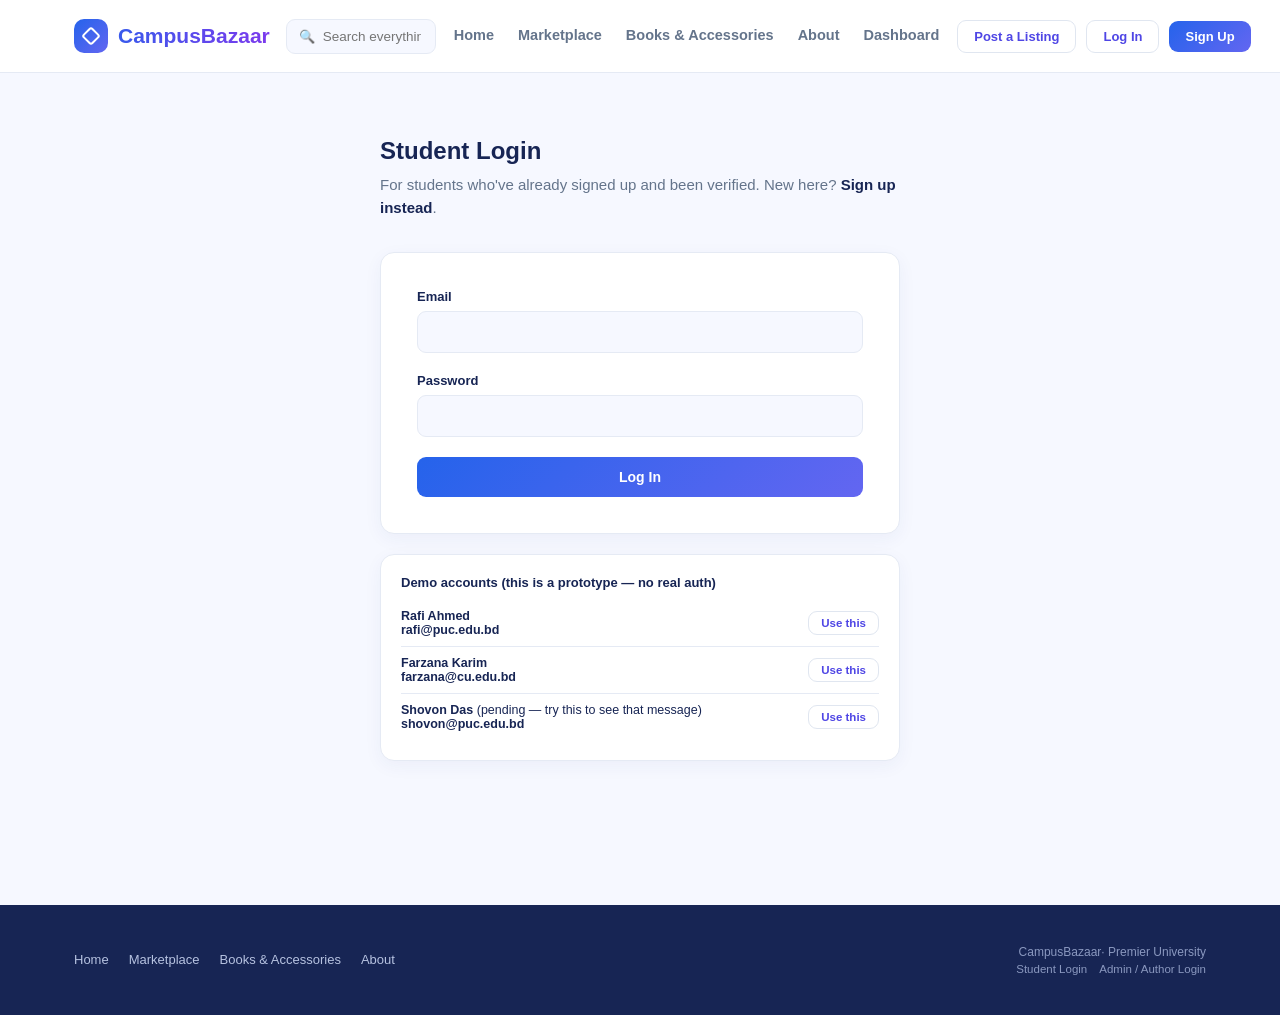
==== student-login.html @ 133d4c68 "Add Maisha's Work" ====
<!DOCTYPE html>
<html lang="en">
<head>
<meta charset="UTF-8">
<meta name="viewport" content="width=device-width, initial-scale=1.0">
<title>Student Login — CampusBazaar</title>
<link rel="stylesheet" href="common.css">
<link rel="stylesheet" href="student-login.css">
</head>
<body>

<header class="site"><div id="site-header"></div></header>

<main class="wrap">
  <div class="section-pad narrow-col">
    <div class="section-head">
      <h2>Student Login</h2>
      <p>For students who've already signed up and been verified. New here? <a href="signup.html" style="color:var(--navy);font-weight:600;">Sign up instead</a>.</p>
    </div>
    <form class="form-card" id="loginForm" novalidate>
      <div class="field" id="f-email">
        <label>Email</label>
        <input type="email" id="loginEmail">
        <div class="field-error">Enter the email you signed up with.</div>
      </div>
      <div class="field" id="f-password">
        <label>Password</label>
        <input type="password" id="loginPassword">
        <div class="field-error">Incorrect password.</div>
      </div>
      <button type="submit" class="btn btn-primary btn-block">Log In</button>
      <div class="toast error" id="notFoundError">No account matches that email and password.</div>
      <div class="toast warn" id="pendingError">Your signup is still pending review by your university's admin. Check back once it's approved.</div>
      <div class="toast error" id="rejectedError">Your signup was rejected. Contact your university's admin, or sign up again with correct info.</div>
    </form>
    <div class="card-white demo-box">
      <div style="font-weight:700;font-size:13px;margin-bottom:10px;">Demo accounts (this is a prototype — no real auth)</div>
      <div id="demoAccountList"></div>
    </div>
  </div>
</main>
<footer class="site"><div id="site-footer"></div></footer>
<script>window.CB_ACTIVE_PAGE = '';</script>
<script src="data.js"></script>
<script src="store.js"></script>
<script src="shared.js"></script>
<script src="nav.js"></script>
<script src="student-login.js"></script>
</body>
</html>
---- common.css ----
/*CampusBazaar — common.css*/

:root {
  /* brand colours */
  --blue: #2563EB;
  --indigo: #4F46E5;
  --purple: #7C3AED;
  --navy: #172554;
  --bg: #F6F8FF;
  --white: #FFFFFF;
  --text: #172554;
  --text-2: #64748B;
  --border: #E5EAF4;
  --border-btn: #E0E6F0;
  --success: #10B981;
  --warning: #F59E0B;
  --danger: #EF4444;

  /* gradients */
  --grad-btn: linear-gradient(135deg, #2563EB, #6366F1);
  --grad-heading: linear-gradient(90deg, #2563EB, #7C3AED);

  /* shape */
  --radius-sm: 9px;
  --radius-md: 14px;
  --shadow-card: 0 5px 18px rgba(40, 65, 130, .05);
  --shadow-hover: 0 10px 28px rgba(40, 65, 130, .12);

  --font: Arial, sans-serif;
}
* {
  box-sizing: border-box;
}
html {
  scroll-behavior: smooth;
}
body {
  margin: 0;
  font-family: var(--font);
  background: var(--bg);
  color: var(--text);
  -webkit-font-smoothing: antialiased;
}
img,
svg {
  display: block;
  max-width: 100%;
}
a {
  color: inherit;
  text-decoration: none;
}
button {
  font-family: inherit;
  cursor: pointer;
}
input,
select,
textarea {
  font-family: inherit;
}
h1,
h2,
h3,
h4 {
  font-family: var(--font);
  margin: 0;
  color: var(--navy);
}
p {
  margin: 0;
  line-height: 1.55;
}
.mono {
  font-family: var(--font);
  font-weight: 700;
}
/* gradient text */
.grad-text,
.hero h1 em {
  background: var(--grad-heading);
  -webkit-background-clip: text;
  background-clip: text;
  -webkit-text-fill-color: transparent;
  color: transparent;
  font-style: normal;
}
/*layout helpers*/
.wrap {
  max-width: 1180px;
  margin: 0 auto;
  padding: 0 24px;
}
.eyebrow {
  font-size: 12px;
  letter-spacing: 1.5px;
  text-transform: uppercase;
  color: var(--indigo);
  font-weight: 700;
}
.section-pad {
  padding: 64px 0;
}
.section-head {
  margin-bottom: 32px;
}
.section-head p {
  color: var(--text-2);
  margin-top: 8px;
  font-size: 15px;
}
.grid {
  display: grid;
  gap: 20px;
}
.grid-3 {
  grid-template-columns: repeat(3, 1fr);
}
.grid-4 {
  grid-template-columns: repeat(4, 1fr);
}
@media(max-width:900px) {
  .grid-3 {
    grid-template-columns: repeat(2, 1fr);
  }
  .grid-4 {
    grid-template-columns: repeat(2, 1fr);
  }
}
@media(max-width:600px) {
  .grid-3,
  .grid-4 {
    grid-template-columns: 1fr;
  }
}
/*buttons (two styles only)*/
.btn {
  display: inline-flex;
  align-items: center;
  justify-content: center;
  gap: 8px;
  padding: 12px 22px;
  border-radius: 9px;
  font-weight: 700;
  font-size: 14px;
  border: 1px solid transparent;
  transition: transform .15s ease, box-shadow .15s ease, filter .15s ease, background .15s ease;
  white-space: nowrap;
}
.btn:active {
  transform: scale(0.97);
}
/* primary */
.btn-primary {
  background: var(--grad-btn);
  color: #fff;
  border: none;
}
.btn-primary:hover {
  filter: brightness(1.08);
  box-shadow: 0 6px 16px rgba(37, 99, 235, .28);
}
/* white with border*/
.btn-outline,
.btn-ghost {
  background: #fff;
  color: var(--indigo);
  border: 1px solid var(--border-btn);
}
.btn-outline:hover,
.btn-ghost:hover {
  border-color: var(--indigo);
  background: var(--bg);
}
.btn-sm {
  padding: 8px 16px;
  font-size: 13px;
}
.btn-block {
  width: 100%;
}
/* destructive action */
.btn-danger-outline {
  background: #fff;
  color: var(--danger);
  border: 1px solid var(--border-btn);
}
.btn-danger-outline:hover {
  border-color: var(--danger);
  background: #FEF2F2;
}
.btn:disabled {
  opacity: 0.5;
  cursor: not-allowed;
}
.btn:disabled:hover {
  filter: none;
  box-shadow: none;
}
/*top nav*/
header.site {
  position: sticky;
  top: 0;
  z-index: 100;
  background: rgba(255, 255, 255, 0.92);
  backdrop-filter: blur(8px);
  border-bottom: 1px solid var(--border);
}
.nav-inner {
  display: flex;
  align-items: center;
  justify-content: space-between;
  height: 72px;
  gap: 16px;
}
.logo {
  display: flex;
  align-items: center;
  gap: 10px;
  font-weight: 700;
  font-size: 21px;
  flex-shrink: 0;
  background: var(--grad-heading);
  -webkit-background-clip: text;
  background-clip: text;
  -webkit-text-fill-color: transparent;
  color: transparent;
}
.logo-mark {
  width: 34px;
  height: 34px;
  border-radius: 10px;
  background: var(--grad-btn);
  position: relative;
  flex-shrink: 0;
}
.logo-mark::after {
  content: "";
  position: absolute;
  inset: 10px;
  border: 2px solid #fff;
  border-radius: 3px;
  transform: rotate(45deg);
}
.nav-links {
  display: flex;
  gap: 20px;
  align-items: center;
}
.nav-links a:not(.btn) {
  font-size: 14.5px;
  font-weight: 700;
  color: var(--text-2);
  padding: 6px 2px;
  border-bottom: 2px solid transparent;
  transition: border-color .15s ease, color .15s ease;
}
.nav-links a:not(.btn):hover,
.nav-links a.active {
  color: var(--indigo);
  border-color: var(--indigo);
}
.nav-links a {
  white-space: nowrap;
}
/* buttons live in .nav-actions on desktop and inside the dropdown menu on mobile */
.nav-links .btn {
  display: none;
}
.nav-actions {
  display: flex;
  align-items: center;
  gap: 10px;
  flex-shrink: 0;
}
.hamburger {
  display: none;
  flex-direction: column;
  gap: 5px;
  width: 28px;
  background: none;
  border: none;
  padding: 4px;
}
.hamburger span {
  display: block;
  height: 2px;
  background: var(--navy);
  border-radius: 2px;
}
/* global search box in the nav */
.nav-search {
  position: relative;
  flex: 1;
  min-width: 150px;
  max-width: 260px;
}
.nav-search form {
  display: block;
  width: 100%;
  margin: 0;
}
.nav-search input {
  width: 100%;
  padding: 9px 14px 9px 36px;
  border-radius: 9px;
  border: 1px solid var(--border);
  background: var(--bg);
  font-size: 13.5px;
  color: var(--text);
}
.nav-search input:focus {
  outline: none;
  border-color: var(--blue);
  background: var(--white);
}
.nav-search .icon {
  position: absolute;
  left: 13px;
  top: 50%;
  transform: translateY(-50%);
  color: var(--text-2);
  font-size: 13px;
  background: none;
  border: none;
  padding: 0;
  margin: 0;
  cursor: pointer;
  line-height: 1;
  z-index: 1;
}
@media(max-width:960px) {
  .nav-search {
    display: none;
  }
  .nav-links {
    position: fixed;
    top: 72px;
    left: 0;
    right: 0;
    background: var(--white);
    flex-direction: column;
    align-items: flex-start;
    padding: 20px 24px;
    gap: 16px;
    border-bottom: 1px solid var(--border);
    transform: translateY(-130%);
    opacity: 0;
    transition: transform .25s ease, opacity .25s ease;
    pointer-events: none;
    z-index: 99;
  }
  .nav-links.open {
    transform: translateY(0);
    opacity: 1;
    pointer-events: auto;
  }
  .hamburger {
    display: flex;
  }
  .nav-links .btn {
    display: inline-flex;
  }
  .nav-actions .btn {
    display: none;
  }
}
/* cards */
.listing-card,
.form-card,
.card-white,
.dash-row,
.verify-row,
.admin-list-row,
.review-card,
.seller-box,
.team-card,
.chat-box {
  background: var(--white);
  border: 1px solid var(--border);
  border-radius: 14px;
  box-shadow: var(--shadow-card);
}
.listing-card {
  overflow: hidden;
  position: relative;
  cursor: pointer;
  transition: transform .18s ease, box-shadow .18s ease;
  display: flex;
  flex-direction: column;
}
.listing-card:hover {
  transform: translateY(-4px);
  box-shadow: var(--shadow-hover);
}
.listing-thumb {
  height: 150px;
  display: flex;
  align-items: center;
  justify-content: center;
  font-size: 52px;
  background: linear-gradient(135deg, #EEF2FF, #F5F3FF);
}
.listing-body {
  padding: 16px 18px 18px;
  flex: 1;
  display: flex;
  flex-direction: column;
  gap: 8px;
}
.listing-tags {
  display: flex;
  gap: 6px;
  flex-wrap: wrap;
}
.tag {
  font-size: 10.5px;
  font-weight: 700;
  letter-spacing: 0.5px;
  text-transform: uppercase;
  padding: 4px 9px;
  border-radius: 999px;
  background: #EEF2FF;
  color: var(--indigo);
}
.tag.exchange {
  background: rgba(245, 158, 11, 0.15);
  color: #B45309;
}
.tag.sold {
  background: rgba(239, 68, 68, 0.12);
  color: var(--danger);
}
.listing-title {
  font-size: 16px;
  font-weight: 700;
  color: var(--text);
}
.listing-meta {
  font-size: 12.5px;
  color: var(--text-2);
}
.listing-price {
  font-weight: 700;
  color: var(--indigo);
  font-size: 16px;
  margin-top: auto;
  padding-top: 6px;
}
.listing-seller-row {
  display: flex;
  align-items: center;
  gap: 6px;
  font-size: 12px;
  color: var(--text-2);
}
/* verified stamp — reused for students AND admins */
.stamp {
  display: inline-flex;
  align-items: center;
  justify-content: center;
  gap: 5px;
  padding: 5px 12px 5px 6px;
  border: 1px solid var(--success);
  border-radius: 999px;
  color: #047857;
  font-size: 10px;
  font-weight: 700;
  letter-spacing: 1px;
  background: rgba(16, 185, 129, 0.08);
  flex-shrink: 0;
}
.stamp.pending {
  border-color: var(--warning);
  color: #B45309;
  background: rgba(245, 158, 11, 0.08);
}
.stamp.rejected {
  border-color: var(--danger);
  color: var(--danger);
  background: rgba(239, 68, 68, 0.06);
}
.stamp-icon {
  width: 16px;
  height: 16px;
  border-radius: 50%;
  background: var(--success);
  color: var(--white);
  display: flex;
  align-items: center;
  justify-content: center;
  font-size: 10px;
  flex-shrink: 0;
}
.stamp.pending .stamp-icon {
  background: var(--warning);
}
.stamp.rejected .stamp-icon {
  background: var(--danger);
}
.stamp.lg {
  padding: 10px 18px 10px 10px;
  font-size: 12px;
}
.stamp.lg .stamp-icon {
  width: 24px;
  height: 24px;
  font-size: 13px;
}
/*filter pills / search*/
.filter-bar {
  display: flex;
  gap: 10px;
  flex-wrap: wrap;
  align-items: center;
  margin-bottom: 28px;
}
.pill {
  padding: 9px 18px;
  border-radius: 9px;
  border: 1px solid var(--border-btn);
  background: var(--white);
  font-size: 13.5px;
  font-weight: 700;
  color: var(--indigo);
  transition: all .15s ease;
}
.pill:hover {
  border-color: var(--indigo);
}
.pill.active {
  background: var(--grad-btn);
  border-color: transparent;
  color: var(--white);
}
.search-input-wrap {
  position: relative;
  flex: 1;
  min-width: 200px;
}
.search-input {
  width: 100%;
  padding: 11px 16px 11px 40px;
  border-radius: 9px;
  border: 1px solid var(--border);
  background: var(--white);
  font-size: 14px;
  color: var(--text);
}
.search-input:focus {
  outline: none;
  border-color: var(--blue);
}
.search-icon {
  position: absolute;
  left: 16px;
  top: 50%;
  transform: translateY(-50%);
  color: var(--text-2);
  font-size: 14px;
}
/* forms */
.form-card {
  padding: 36px;
}
.field {
  margin-bottom: 20px;
}
.field label {
  display: block;
  font-size: 13px;
  font-weight: 700;
  color: var(--text);
  margin-bottom: 7px;
}
.field .hint {
  font-size: 11.5px;
  color: var(--text-2);
  margin-top: 5px;
}
.field input[type=text],
.field input[type=email],
.field input[type=tel],
.field input[type=number],
.field input[type=password],
.field select,
.field textarea {
  width: 100%;
  padding: 12px 14px;
  border-radius: var(--radius-sm);
  border: 1px solid var(--border);
  background: var(--bg);
  font-size: 14px;
  color: var(--text);
  transition: border-color .15s ease;
}
.field input:focus,
.field select:focus,
.field textarea:focus {
  outline: none;
  border-color: var(--blue);
  background: var(--white);
}
.field textarea {
  resize: vertical;
  min-height: 96px;
}
.field-row {
  display: grid;
  grid-template-columns: 1fr 1fr;
  gap: 16px;
}
@media(max-width:600px) {
  .field-row {
    grid-template-columns: 1fr;
  }
}
.field-error {
  color: var(--danger);
  font-size: 11.5px;
  margin-top: 5px;
  display: none;
}
.field.invalid input,
.field.invalid select,
.field.invalid textarea {
  border-color: var(--danger);
}
.field.invalid .field-error {
  display: block;
}
.mode-toggle {
  display: flex;
  gap: 10px;
}
.mode-option {
  flex: 1;
  padding: 14px;
  border: 1px solid var(--border-btn);
  border-radius: var(--radius-sm);
  text-align: center;
  cursor: pointer;
  font-weight: 700;
  font-size: 13.5px;
  color: var(--indigo);
  background: var(--white);
  transition: all .15s ease;
}
.mode-option.selected {
  border-color: transparent;
  background: var(--grad-btn);
  color: var(--white);
}
.file-drop {
  border: 2px dashed var(--border-btn);
  border-radius: var(--radius-sm);
  padding: 26px;
  text-align: center;
  background: var(--bg);
  cursor: pointer;
  position: relative;
}
.file-drop input {
  position: absolute;
  inset: 0;
  opacity: 0;
  cursor: pointer;
}
.file-drop-icon {
  font-size: 26px;
  margin-bottom: 8px;
}
.file-preview {
  margin-top: 14px;
  display: none;
  align-items: center;
  gap: 12px;
  background: var(--white);
  border: 1px solid var(--border);
  border-radius: var(--radius-sm);
  padding: 10px 14px;
}
.file-preview img {
  width: 44px;
  height: 44px;
  object-fit: cover;
  border-radius: 6px;
}
.checkbox-row {
  display: flex;
  align-items: flex-start;
  gap: 10px;
  font-size: 13px;
  color: var(--text-2);
}
.checkbox-row input {
  margin-top: 3px;
  accent-color: var(--indigo);
}
.toast {
  display: none;
  margin-top: 18px;
  padding: 14px 18px;
  border-radius: var(--radius-sm);
  background: rgba(16, 185, 129, 0.1);
  border: 1px solid var(--success);
  color: #047857;
  font-size: 13.5px;
  font-weight: 700;
}
.toast.show {
  display: flex;
  align-items: center;
  gap: 8px;
}
.toast.warn {
  background: rgba(245, 158, 11, 0.12);
  border-color: var(--warning);
  color: #B45309;
}
.toast.error {
  background: rgba(239, 68, 68, 0.08);
  border-color: var(--danger);
  color: var(--danger);
}
/* dashboards / tabs / status */
.tabs {
  display: flex;
  gap: 6px;
  background: #EEF2FF;
  padding: 6px;
  border-radius: 12px;
  width: fit-content;
  margin-bottom: 26px;
}
.tab-btn {
  padding: 10px 20px;
  border-radius: 9px;
  font-size: 13.5px;
  font-weight: 700;
  background: transparent;
  border: none;
  color: var(--text-2);
}
.tab-btn.active {
  background: var(--white);
  color: var(--indigo);
  box-shadow: 0 2px 8px rgba(40, 65, 130, .10);
}
.tab-panel {
  display: none;
}
.tab-panel.active {
  display: block;
}
.dash-row,
.verify-row,
.admin-list-row {
  display: flex;
  align-items: center;
  justify-content: space-between;
  gap: 16px;
  padding: 16px 20px;
  margin-bottom: 12px;
  flex-wrap: wrap;
}
.dash-row-left {
  display: flex;
  align-items: center;
  gap: 14px;
}
.dash-thumb {
  width: 52px;
  height: 52px;
  border-radius: var(--radius-sm);
  background: #EEF2FF;
  display: flex;
  align-items: center;
  justify-content: center;
  font-size: 24px;
  flex-shrink: 0;
}
.status-badge {
  align-self: center;
  font-size: 10.5px;
  font-weight: 700;
  padding: 4px 10px;
  border-radius: 999px;
  letter-spacing: 0.5px;
}
.status-active,
.status-verified,
.status-accepted {
  background: rgba(16, 185, 129, 0.14);
  color: #047857;
}
.status-sold {
  background: rgba(239, 68, 68, 0.12);
  color: var(--danger);
}
.status-pending {
  background: rgba(245, 158, 11, 0.16);
  color: #B45309;
}
.status-rejected,
.status-declined {
  background: rgba(100, 116, 139, 0.14);
  color: var(--text-2);
}
.dash-actions {
  display: flex;
  gap: 8px;
}
/* avatars*/
.avatar,
.avatar-lg {
  border-radius: 50%;
  background: var(--grad-btn);
  color: var(--white);
  display: flex;
  align-items: center;
  justify-content: center;
  font-weight: 700;
  flex-shrink: 0;
}
.avatar {
  width: 44px;
  height: 44px;
}
.avatar-lg {
  width: 88px;
  height: 88px;
  font-size: 32px;
}
/*chat / contact*/
.chat-fab {
  width: 46px;
  height: 46px;
  border-radius: 50%;
  background: var(--grad-btn);
  color: var(--white);
  display: flex;
  align-items: center;
  justify-content: center;
  font-size: 19px;
  border: none;
  flex-shrink: 0;
  box-shadow: 0 4px 12px rgba(37, 99, 235, .28);
  transition: transform .15s ease;
}
.chat-fab:hover {
  transform: scale(1.06);
}
.chat-box {
  display: none;
  margin-top: 14px;
  overflow: hidden;
}
.chat-box.show {
  display: block;
}
.chat-box-header {
  background: var(--grad-btn);
  color: var(--white);
  padding: 12px 16px;
  font-size: 13px;
  font-weight: 700;
  display: flex;
  justify-content: space-between;
  align-items: center;
}
.chat-box-body {
  padding: 24px 16px;
  text-align: center;
  color: var(--text-2);
  font-size: 13px;
}
/* misc*/
.card-white {
  padding: 20px;
}
.divider {
  height: 1px;
  background: var(--border);
  margin: 36px 0;
}
.small-muted {
  font-size: 12.5px;
  color: var(--text-2);
}
.empty-state {
  padding: 40px;
  text-align: center;
  color: var(--text-2);
  font-size: 14px;
}
.back-link {
  display: inline-flex;
  align-items: center;
  gap: 6px;
  font-size: 13.5px;
  font-weight: 700;
  color: var(--text-2);
  margin-bottom: 20px;
}
.back-link:hover {
  color: var(--indigo);
}
/*  footer*/
footer.site {
  background: var(--navy);
  color: #B6C2E0;
  padding: 40px 0;
  margin-top: 80px;
}
.footer-inner {
  display: flex;
  justify-content: space-between;
  align-items: center;
  flex-wrap: wrap;
  gap: 16px;
}
.footer-links {
  display: flex;
  gap: 20px;
  flex-wrap: wrap;
}
.footer-links a {
  font-size: 13px;
  color: #B6C2E0;
}
.footer-links a:hover {
  color: var(--white);
}
.footer-note {
  font-size: 12px;
  color: #8A98BF;
}
.footer-admin-link {
  font-size: 11.5px;
  color: #8A98BF;
}
.footer-admin-link:hover {
  color: var(--white);
}
/* shared dashboard header (Admin / Author / Student dashboards)*/
.admin-header {
  display: flex;
  justify-content: space-between;
  align-items: flex-start;
  margin-bottom: 28px;
  flex-wrap: wrap;
  gap: 12px;
}
/* file:*/
.file-protocol-banner {
  background: #FEF3C7;
  color: #92400E;
  padding: 12px 20px;
  font-size: 13px;
  text-align: center;
  font-weight: 700;
}
.file-protocol-banner code {
  background: rgba(0, 0, 0, 0.08);
  padding: 2px 7px;
  border-radius: 4px;
  font-family: monospace;
}
/* review cards (seller profile + dashboard) */
.review-card {
  padding: 18px 20px;
  margin-bottom: 14px;
}
---- student-login.css ----
/*student-login.css — page-specific styles.*/
.narrow-col {
   max-width: 520px;
   margin: 0 auto;
}
.demo-box {
   margin-top: 20px;
}
.demo-row {
   display: flex;
   justify-content: space-between;
   align-items: center;
   gap: 10px;
   padding: 9px 0;
   border-bottom: 1px solid var(--border);
   font-size: 12.5px;
}
.demo-row:last-child {
   border-bottom: none;
}
.demo-row button {
   background: #fff;
   border: 1px solid var(--border-btn);
   border-radius: 9px;
   padding: 5px 12px;
   font-size: 11.5px;
   font-weight: 600;
   color: var(--indigo);
}
.demo-row button:hover {
   background: var(--grad-btn);
   color: var(--white);
   border-color: transparent;
}
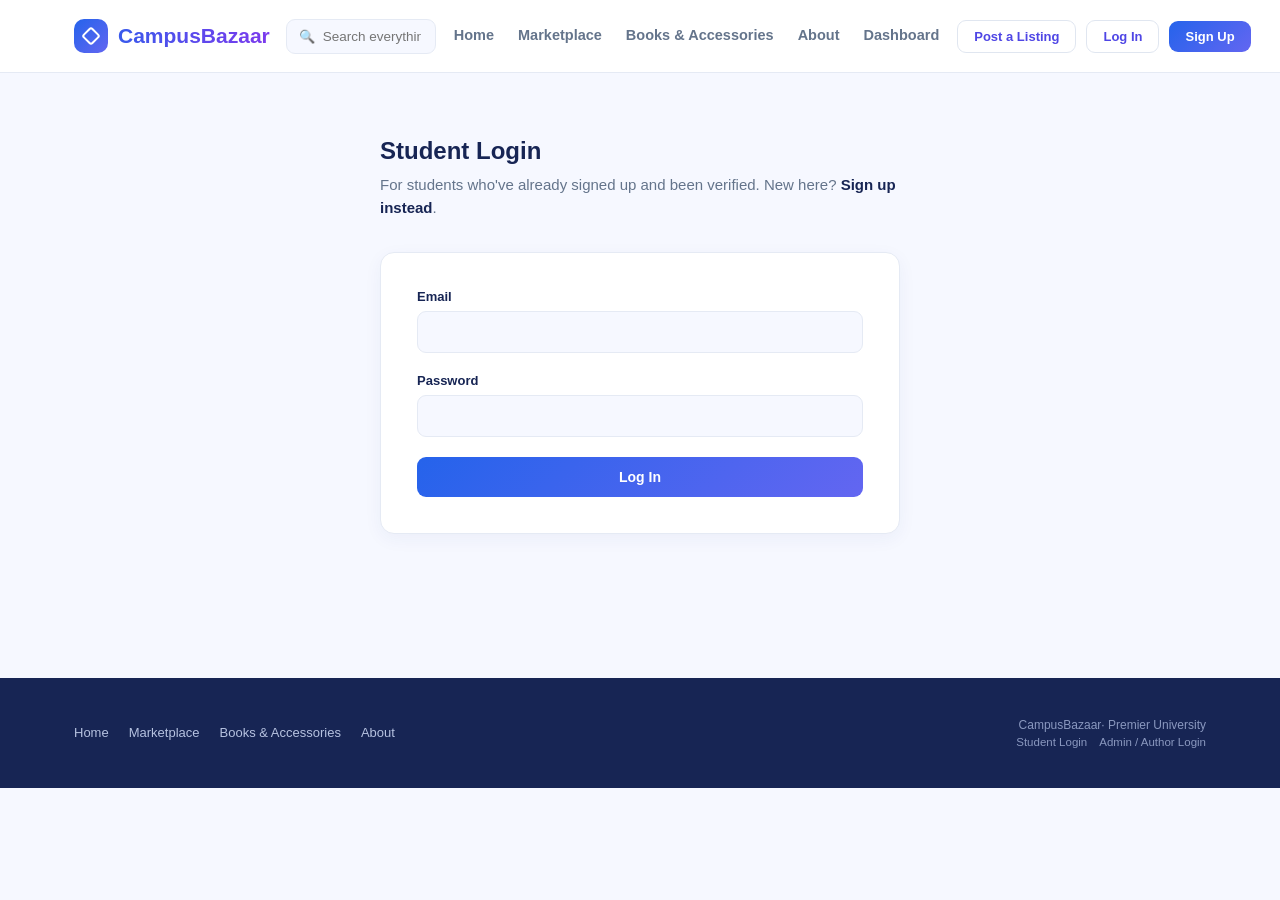
==== commit b58a4acc: "Update change files" ====
--- a/student-login.html
+++ b/student-login.html
@@ -33,10 +33,12 @@
       <div class="toast warn" id="pendingError">Your signup is still pending review by your university's admin. Check back once it's approved.</div>
       <div class="toast error" id="rejectedError">Your signup was rejected. Contact your university's admin, or sign up again with correct info.</div>
     </form>
+    <!-- Demo accounts box 
     <div class="card-white demo-box">
       <div style="font-weight:700;font-size:13px;margin-bottom:10px;">Demo accounts (this is a prototype — no real auth)</div>
       <div id="demoAccountList"></div>
     </div>
+    -->
   </div>
 </main>
 <footer class="site"><div id="site-footer"></div></footer>
--- a/student-login.css
+++ b/student-login.css
@@ -1,8 +1,9 @@
-/*student-login.css — page-specific styles.*/
+
 .narrow-col {
    max-width: 520px;
    margin: 0 auto;
 }
+/* Demo accounts box
 .demo-box {
    margin-top: 20px;
 }
@@ -31,4 +32,5 @@
    background: var(--grad-btn);
    color: var(--white);
    border-color: transparent;
-}+}
+*/
